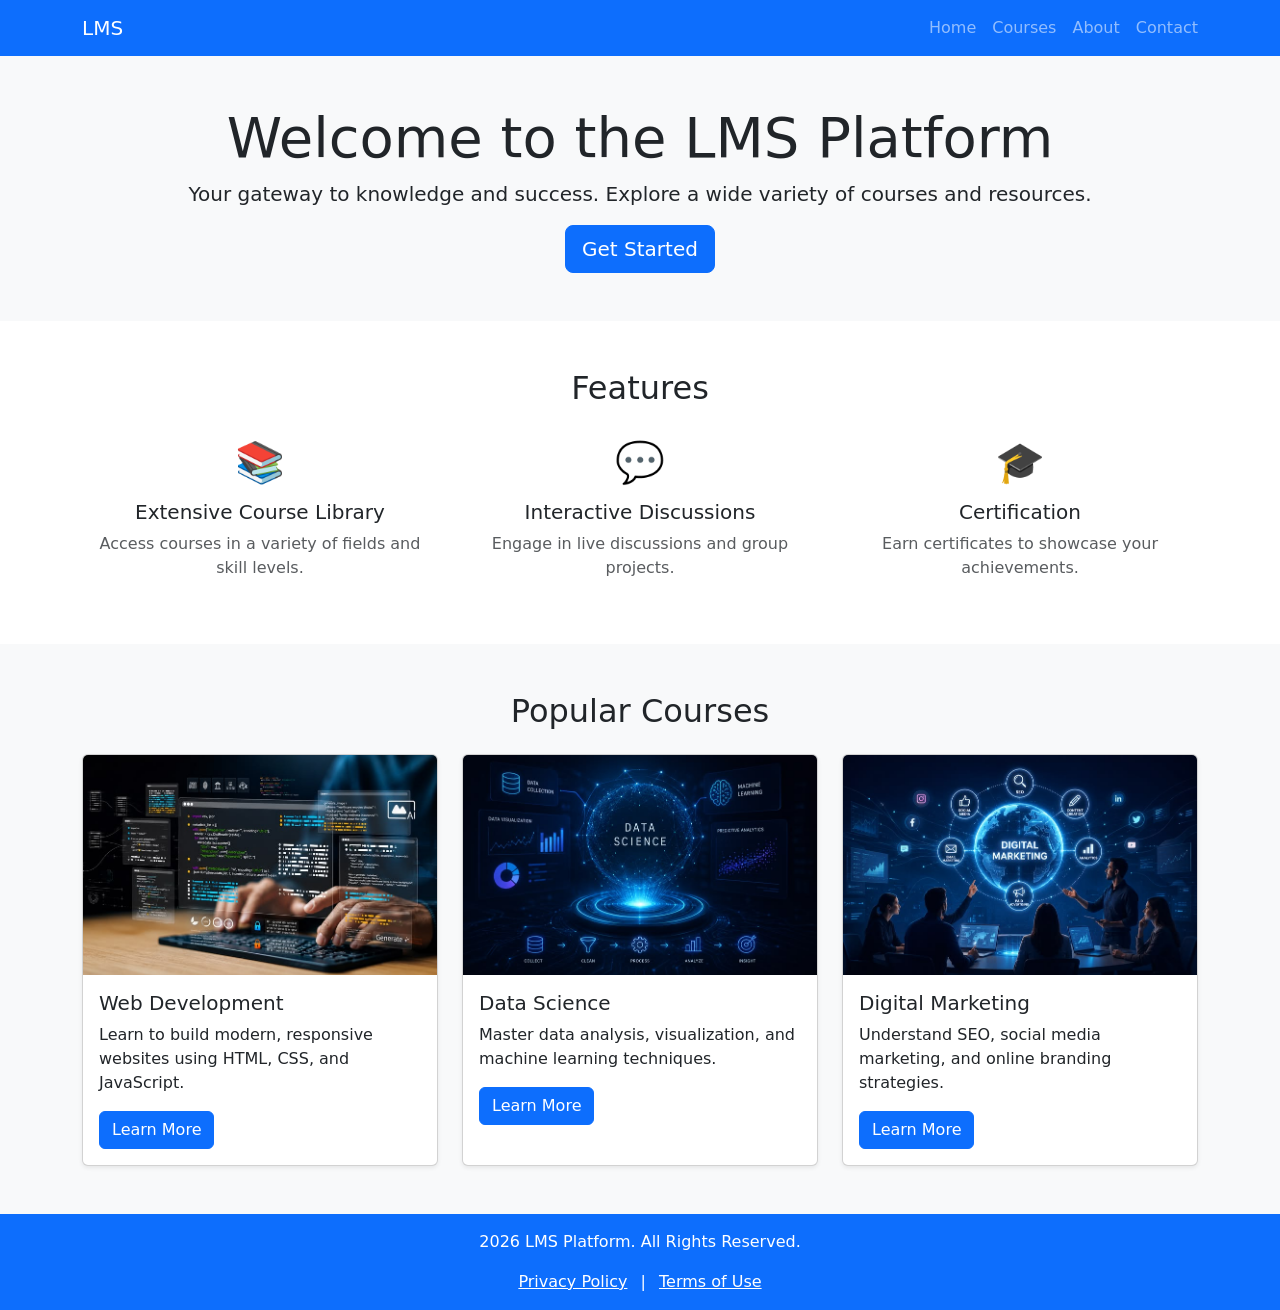
==== LMS Platform/index.html @ 2208f4c1 "Add LMS Platform" ====
<!doctype html>
<html lang="en">
<head>
  <meta charset="utf-8">
  <meta name="viewport" content="width=device-width, initial-scale=1">
  <title>Welcome to the LMS Platform</title>
  <link href="https://cdn.jsdelivr.net/npm/bootstrap@5.3.3/dist/css/bootstrap.min.css" rel="stylesheet">
</head>
<body>

  <!-- Navbar -->
  <nav class="navbar navbar-dark bg-primary" aria-label="Main navigation">
    <div class="container">
      <a class="navbar-brand" href="index.html">LMS</a>
      <ul class="navbar-nav flex-row gap-3">
        <li class="nav-item"><a class="nav-link" href="#home">Home</a></li>
        <li class="nav-item"><a class="nav-link" href="#courses">Courses</a></li>
        <li class="nav-item"><a class="nav-link" href="#about">About</a></li>
        <li class="nav-item"><a class="nav-link" href="#contact">Contact</a></li>
      </ul>
    </div>
  </nav>

  <!-- Hero -->
  <section id="home" class="bg-light text-center py-5">
    <div class="container">
      <h1 class="display-4">Welcome to the LMS Platform</h1>
      <p class="lead">Your gateway to knowledge and success. Explore a wide variety of courses and resources.</p>
      <a href="#" class="btn btn-primary btn-lg">Get Started</a>
    </div>
  </section>

<!-- Features -->
<section id="features" class="text-center py-5">
  <div class="container">
    <h2 class="mb-4">Features</h2>
    <div class="row g-4">

      <div class="col-12 col-md-4">
        <div class="fs-1 mb-2" aria-hidden="true">📚</div>
        <h3 class="h5">Extensive Course Library</h3>
        <p class="text-muted">Access courses in a variety of fields and skill levels.</p>
      </div>

      <div class="col-12 col-md-4">
        <div class="fs-1 mb-2" aria-hidden="true">💬</div>
        <h3 class="h5">Interactive Discussions</h3>
        <p class="text-muted">Engage in live discussions and group projects.</p>
      </div>

      <div class="col-12 col-md-4">
        <div class="fs-1 mb-2" aria-hidden="true">🎓</div>
        <h3 class="h5">Certification</h3>
        <p class="text-muted">Earn certificates to showcase your achievements.</p>
      </div>

    </div>
  </div>
</section>

<!-- Popular Courses -->
<section id="courses" class="bg-light text-center py-5">
  <div class="container">
    <h2 class="mb-4">Popular Courses</h2>
    <div class="row g-4">

      <div class="col-12 col-md-4">
        <div class="card h-100 shadow-sm">
          <img src="images\img1.jpg" class="card-img-top" alt="Web Development course" style="height: 220px; object-fit: cover;">
          <div class="card-body text-start">
            <h3 class="h5 card-title">Web Development</h3>
            <p class="card-text">Learn to build modern, responsive websites using HTML, CSS, and JavaScript.</p>
            <a href="#" class="btn btn-primary">Learn More</a>
          </div>
        </div>
      </div>

      <div class="col-12 col-md-4">
        <div class="card h-100 shadow-sm">
          <img src="images\img2.jpg" class="card-img-top" alt="Data Science course" style="height: 220px; object-fit: cover;">
          <div class="card-body text-start">
            <h3 class="h5 card-title">Data Science</h3>
            <p class="card-text">Master data analysis, visualization, and machine learning techniques.</p>
            <a href="#" class="btn btn-primary ">Learn More</a>
          </div>
        </div>
      </div>

      <div class="col-12 col-md-4">
        <div class="card h-100 shadow-sm">
          <img src="images\img3.jpg" class="card-img-top" alt="Digital Marketing course" style="height: 220px; object-fit: cover;">
          <div class="card-body text-start">
            <h3 class="h5 card-title">Digital Marketing</h3>
            <p class="card-text">Understand SEO, social media marketing, and online branding strategies.</p>
            <a href="#" class="btn btn-primary">Learn More</a>
          </div>
        </div>
      </div>

    </div>
  </div>
</section>

  <!-- Footer -->
  <footer class="bg-primary text-white text-center py-3">
    <div class="container">
      <p class="mb-3">2026 LMS Platform. All Rights Reserved.</p>
      <p class="mb-0">
        <a href="#" class="text-white">Privacy Policy</a>
        <span class="mx-2">|</span>
        <a href="#" class="text-white">Terms of Use</a>
      </p>
    </div>
  </footer>

  <script src="https://cdn.jsdelivr.net/npm/bootstrap@5.3.3/dist/js/bootstrap.bundle.min.js"></script>
</body>
</html>
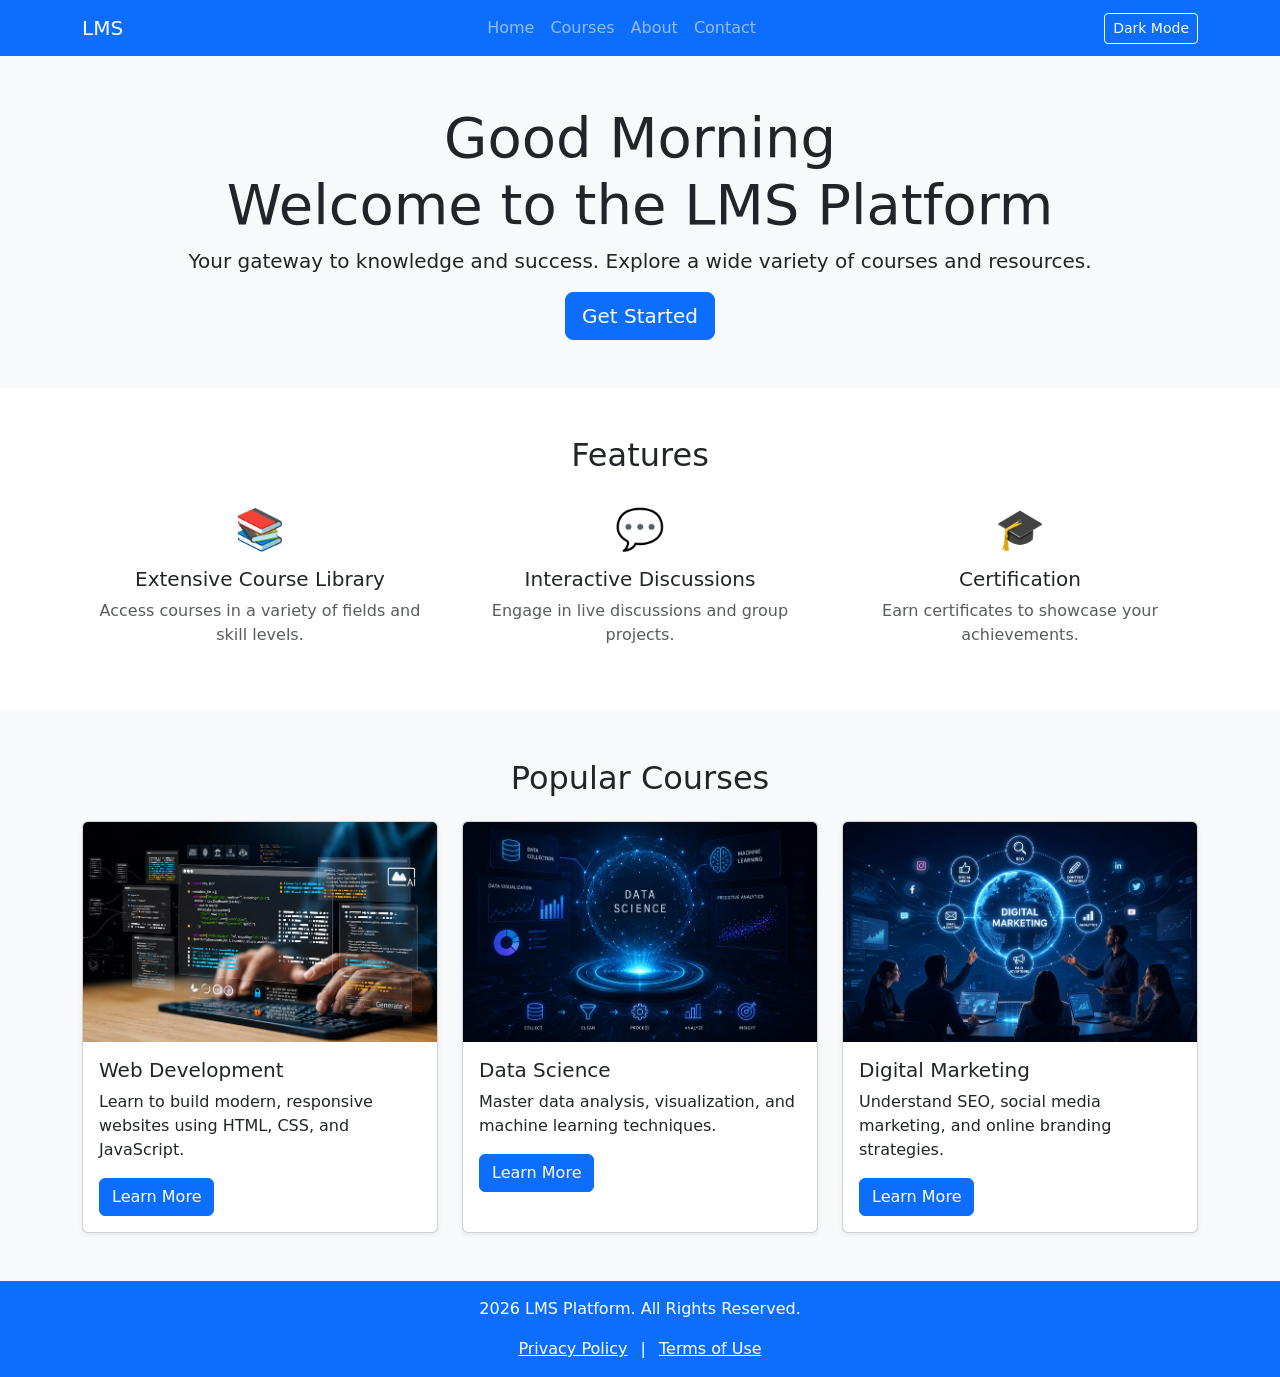
==== commit 1d9c1dca: "Update LMS Platform with Java Script" ====
--- a/LMS Platform/index.html
+++ b/LMS Platform/index.html
@@ -18,13 +18,14 @@
         <li class="nav-item"><a class="nav-link" href="#about">About</a></li>
         <li class="nav-item"><a class="nav-link" href="#contact">Contact</a></li>
       </ul>
+      <button id="darkToggle" class="btn btn-outline-light btn-sm">Dark Mode</button>
     </div>
   </nav>
 
   <!-- Hero -->
-  <section id="home" class="bg-light text-center py-5">
+  <section id="home" class="bg-body-tertiary text-center py-5">
     <div class="container">
-      <h1 class="display-4">Welcome to the LMS Platform</h1>
+      <h1 class="display-4"><span id="greeting"></span><br>Welcome to the LMS Platform</h1>
       <p class="lead">Your gateway to knowledge and success. Explore a wide variety of courses and resources.</p>
       <a href="#" class="btn btn-primary btn-lg">Get Started</a>
     </div>
@@ -59,7 +60,7 @@
 </section>
 
 <!-- Popular Courses -->
-<section id="courses" class="bg-light text-center py-5">
+<section id="courses" class="bg-body-tertiary text-center py-5">
   <div class="container">
     <h2 class="mb-4">Popular Courses</h2>
     <div class="row g-4">
@@ -114,5 +115,31 @@
   </footer>
 
   <script src="https://cdn.jsdelivr.net/npm/bootstrap@5.3.3/dist/js/bootstrap.bundle.min.js"></script>
+
+  <script>
+    /*Greeting*/
+    const hour = new Date().getHours();
+    let greeting;
+
+    if (hour<12){
+      greeting = "Good Morning";
+    }
+    else if (hour<18){
+      greeting = "Good Afternoon";
+    }
+    else{
+      greeting = "Good Evening";
+    }
+    document.getElementById("greeting").textContent = greeting;
+
+    /*Dark Mode*/
+    const toggleBtn = document.getElementById("darkToggle");
+
+    toggleBtn.addEventListener("click",function(){
+      const isDark = document.body.classList.toggle("dark-mode");
+      document.documentElement.setAttribute("data-bs-theme",isDark? "dark" : "light");
+      toggleBtn.textContent = isDark ?"Light Mode" : "Dark Mode";
+    });
+  </script>
 </body>
 </html>
